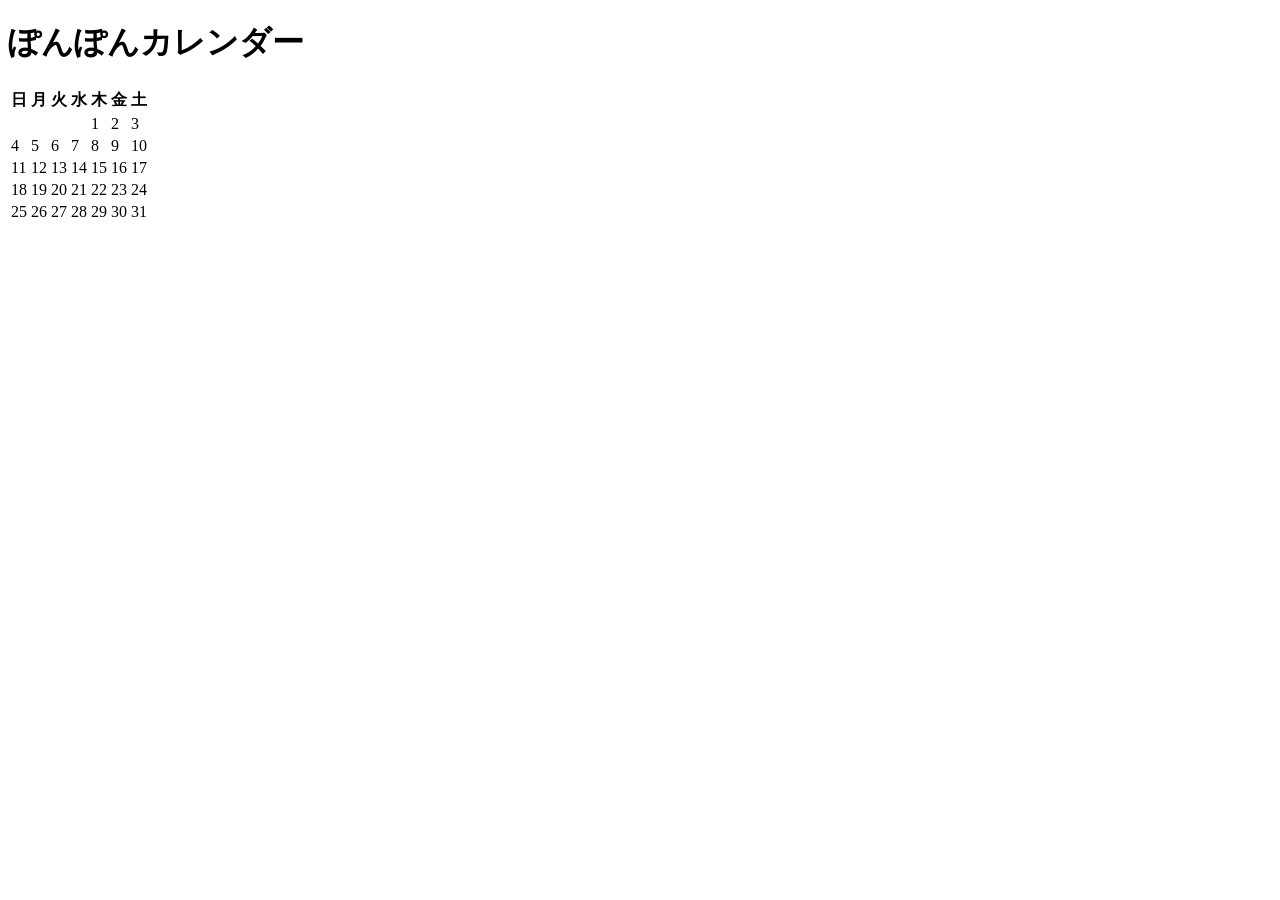
==== index.html @ dc441e6d "2026年1月カレンダー作成" ====
<!DOCTYPE html>
<html lang="ja">
<head>
  <meta charset="UTF-8">
  <title>ぽんぽんカレンダー</title>
  <link rel="stylesheet" href="style.css">
</head>
<body>
  <h1>ぽんぽんカレンダー</h1>
  <script>
    console.log('ぽんぽんカレンダー')
  </script>
  <table>
    <thead>
      <tr>
        <th>日</th>
        <th>月</th>
        <th>火</th>
        <th>水</th>
        <th>木</th>
        <th>金</th>
        <th>土</th>
      </tr>
    </thead>
    <tbody>
      <tr>
        <td></td>
        <td></td>
        <td></td>
        <td></td>
        <td>1</td>
        <td>2</td>
        <td>3</td>
      </tr>
      <tr>
        <td>4</td>
        <td>5</td>
        <td>6</td>
        <td>7</td>
        <td>8</td>
        <td>9</td>
        <td>10</td>
      </tr>
      <tr>
        <td>11</td>
        <td>12</td>
        <td>13</td>
        <td>14</td>
        <td>15</td>
        <td>16</td>
        <td>17</td>
      </tr>
      <tr>
        <td>18</td>
        <td>19</td>
        <td>20</td>
        <td>21</td>
        <td>22</td>
        <td>23</td>
        <td>24</td>
      </tr>
      <tr>
        <td>25</td>
        <td>26</td>
        <td>27</td>
        <td>28</td>
        <td>29</td>
        <td>30</td>
        <td>31</td>
      </tr>
    </tbody>
  </table>


  <script src="script.js"></script>
</body>
</html>
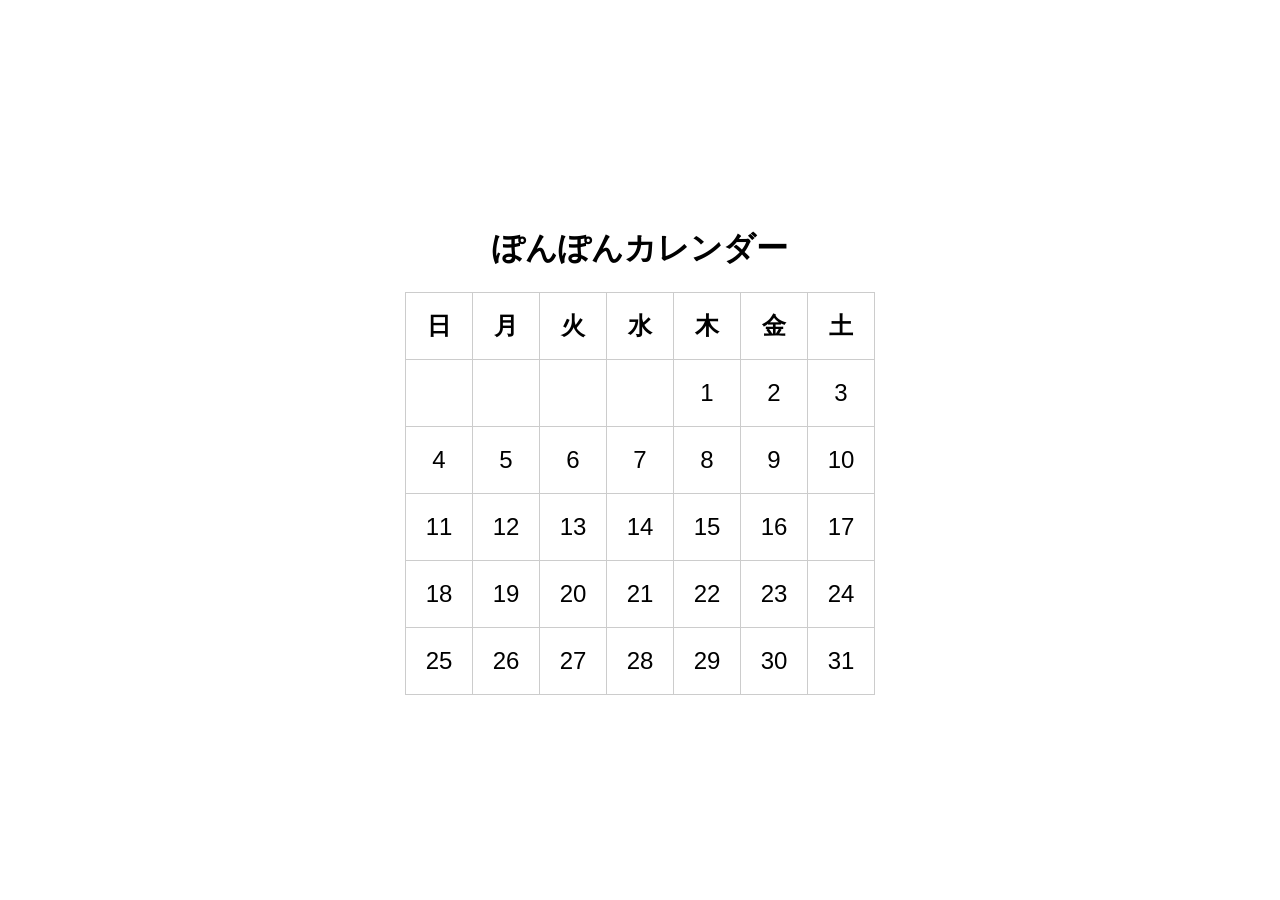
==== commit 8a162746: "css追加、クリックイベント追加" ====
--- a/index.html
+++ b/index.html
@@ -6,71 +6,73 @@
   <link rel="stylesheet" href="style.css">
 </head>
 <body>
-  <h1>ぽんぽんカレンダー</h1>
-  <script>
-    console.log('ぽんぽんカレンダー')
-  </script>
-  <table>
-    <thead>
-      <tr>
-        <th>日</th>
-        <th>月</th>
-        <th>火</th>
-        <th>水</th>
-        <th>木</th>
-        <th>金</th>
-        <th>土</th>
-      </tr>
-    </thead>
-    <tbody>
-      <tr>
-        <td></td>
-        <td></td>
-        <td></td>
-        <td></td>
-        <td>1</td>
-        <td>2</td>
-        <td>3</td>
-      </tr>
-      <tr>
-        <td>4</td>
-        <td>5</td>
-        <td>6</td>
-        <td>7</td>
-        <td>8</td>
-        <td>9</td>
-        <td>10</td>
-      </tr>
-      <tr>
-        <td>11</td>
-        <td>12</td>
-        <td>13</td>
-        <td>14</td>
-        <td>15</td>
-        <td>16</td>
-        <td>17</td>
-      </tr>
-      <tr>
-        <td>18</td>
-        <td>19</td>
-        <td>20</td>
-        <td>21</td>
-        <td>22</td>
-        <td>23</td>
-        <td>24</td>
-      </tr>
-      <tr>
-        <td>25</td>
-        <td>26</td>
-        <td>27</td>
-        <td>28</td>
-        <td>29</td>
-        <td>30</td>
-        <td>31</td>
-      </tr>
-    </tbody>
-  </table>
+  <div class="container">
 
+    <h1>ぽんぽんカレンダー</h1>
+    <script>
+      console.log('ぽんぽんカレンダー')
+    </script>
+    <table>
+      <thead>
+        <tr>
+          <th>日</th>
+          <th>月</th>
+          <th>火</th>
+          <th>水</th>
+          <th>木</th>
+          <th>金</th>
+          <th>土</th>
+        </tr>
+      </thead>
+      <tbody>
+        <tr>
+          <td></td>
+          <td></td>
+          <td></td>
+          <td></td>
+          <td class="day">1</td>
+          <td class="day">2</td>
+          <td class="day">3</td>
+        </tr>
+        <tr>
+          <td class="day">4</td>
+          <td class="day">5</td>
+          <td class="day">6</td>
+          <td class="day">7</td>
+          <td class="day">8</td>
+          <td class="day">9</td>
+          <td class="day">10</td>
+        </tr>
+        <tr>
+          <td class="day">11</td>
+          <td class="day">12</td>
+          <td class="day">13</td>
+          <td class="day">14</td>
+          <td class="day">15</td>
+          <td class="day">16</td>
+          <td class="day">17</td>
+        </tr>
+        <tr>
+          <td class="day">18</td>
+          <td class="day">19</td>
+          <td class="day">20</td>
+          <td class="day">21</td>
+          <td class="day">22</td>
+          <td class="day">23</td>
+          <td class="day">24</td>
+        </tr>
+        <tr>
+          <td class="day">25</td>
+          <td class="day">26</td>
+          <td class="day">27</td>
+          <td class="day">28</td>
+          <td class="day">29</td>
+          <td class="day">30</td>
+          <td class="day">31</td>
+        </tr>
+      </tbody>
+    </table>
+  </div>
 
   <script src="script.js"></script>
 </body>
--- a/style.css
+++ b/style.css
@@ -0,0 +1,28 @@
+body {
+  margin: 0;
+  min-height: 100vh;
+  display: flex;
+  justify-content: center;
+  align-items: center;
+  font-family: sans-serif;
+}
+
+.container {
+  display: flex;
+  flex-direction: column;
+  align-items: center;
+}
+
+table {
+  border-collapse: collapse;
+  font-size: 1.5rem;
+}
+
+th,
+td {
+  width: 64px;
+  height: 64px;
+  border: 1px solid #ccc;
+  text-align: center;
+  vertical-align: middle;
+}
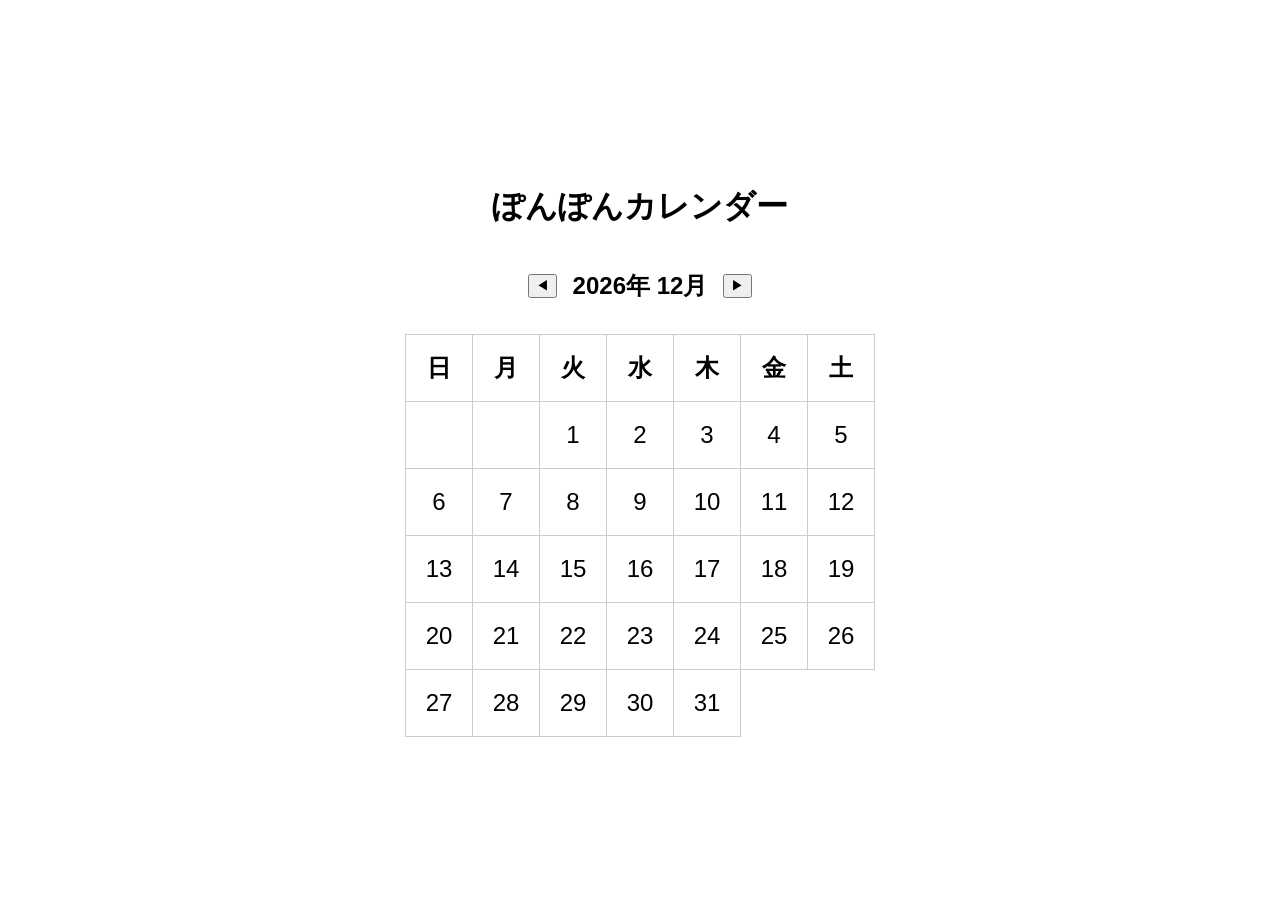
==== commit fd54b00a: "カレンダー日付をjsで取得" ====
--- a/index.html
+++ b/index.html
@@ -9,9 +9,13 @@
   <div class="container">
 
     <h1>ぽんぽんカレンダー</h1>
-    <script>
-      console.log('ぽんぽんカレンダー')
-    </script>
+
+    <div class="calendar-header">
+      <button id="prev">◀</button>
+      <h2 id="current-month"></h2>
+      <button id="next">▶</button>
+    </div>
+
     <table>
       <thead>
         <tr>
@@ -25,53 +29,10 @@
         </tr>
       </thead>
       <tbody>
-        <tr>
-          <td></td>
-          <td></td>
-          <td></td>
-          <td></td>
-          <td class="day">1</td>
-          <td class="day">2</td>
-          <td class="day">3</td>
-        </tr>
-        <tr>
-          <td class="day">4</td>
-          <td class="day">5</td>
-          <td class="day">6</td>
-          <td class="day">7</td>
-          <td class="day">8</td>
-          <td class="day">9</td>
-          <td class="day">10</td>
-        </tr>
-        <tr>
-          <td class="day">11</td>
-          <td class="day">12</td>
-          <td class="day">13</td>
-          <td class="day">14</td>
-          <td class="day">15</td>
-          <td class="day">16</td>
-          <td class="day">17</td>
-        </tr>
-        <tr>
-          <td class="day">18</td>
-          <td class="day">19</td>
-          <td class="day">20</td>
-          <td class="day">21</td>
-          <td class="day">22</td>
-          <td class="day">23</td>
-          <td class="day">24</td>
-        </tr>
-        <tr>
-          <td class="day">25</td>
-          <td class="day">26</td>
-          <td class="day">27</td>
-          <td class="day">28</td>
-          <td class="day">29</td>
-          <td class="day">30</td>
-          <td class="day">31</td>
-        </tr>
+        <!-- JSがここに日付を生成 -->
       </tbody>
     </table>
+
   </div>
 
   <script src="script.js"></script>
--- a/style.css
+++ b/style.css
@@ -13,6 +13,37 @@
   align-items: center;
 }
 
+.calendar-header {
+  display: flex;
+  align-items: center;
+  gap: 16px;
+  margin-bottom: 12px;
+}
+
+.calendar-header button {
+  cursor: pointer;
+}
+
+.day {
+  cursor: pointer;
+}
+
+.day:hover {
+  background-color: #f0f0f0;
+}
+
+/* .day.done {
+  background-color: #ffeb99;
+} */
+
+.day.done {
+  background-image: url("image/1.png");
+  background-size: contain;
+  background-repeat: no-repeat;
+  background-position: center;
+}
+
+
 table {
   border-collapse: collapse;
   font-size: 1.5rem;
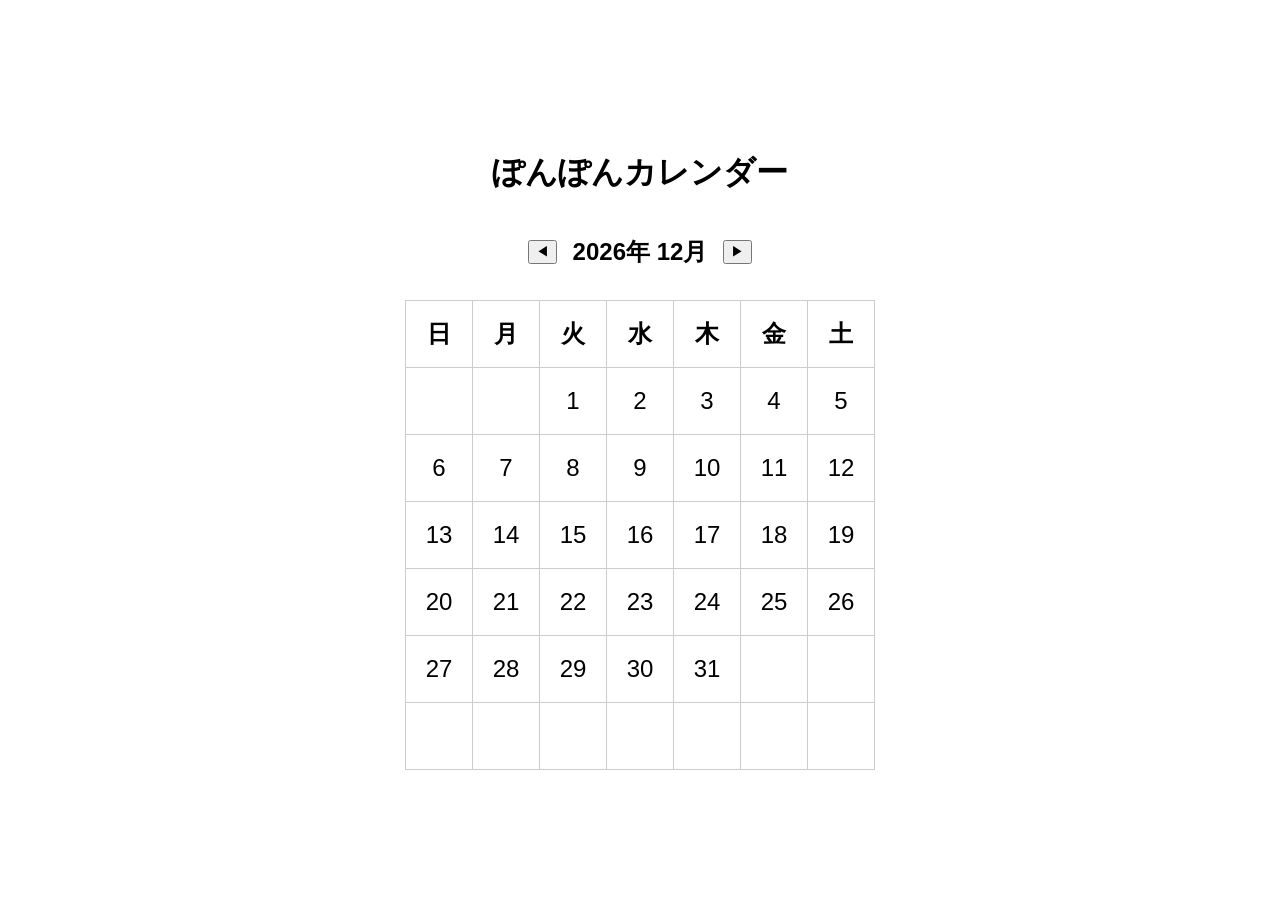
==== commit 1eba01ae: "meta viewpoint追加" ====
--- a/index.html
+++ b/index.html
@@ -2,6 +2,7 @@
 <html lang="ja">
 <head>
   <meta charset="UTF-8">
+  <meta name="viewport" content="width=device-width, initial-scale=1.0">
   <title>ぽんぽんカレンダー</title>
   <link rel="stylesheet" href="style.css">
 </head>
--- a/style.css
+++ b/style.css
@@ -26,15 +26,12 @@
 
 .day {
   cursor: pointer;
+  transition: background 0.2s ease;
 }
 
 .day:hover {
   background-color: #f0f0f0;
 }
-
-/* .day.done {
-  background-color: #ffeb99;
-} */
 
 .day.done {
   background-image: url("image/1.png");
@@ -42,7 +39,6 @@
   background-repeat: no-repeat;
   background-position: center;
 }
-
 
 table {
   border-collapse: collapse;
@@ -57,3 +53,11 @@
   text-align: center;
   vertical-align: middle;
 }
+
+@media (max-width: 480px) {
+  th, td {
+    width: 44px;
+    height: 44px;
+    font-size: 1rem;
+  }
+}
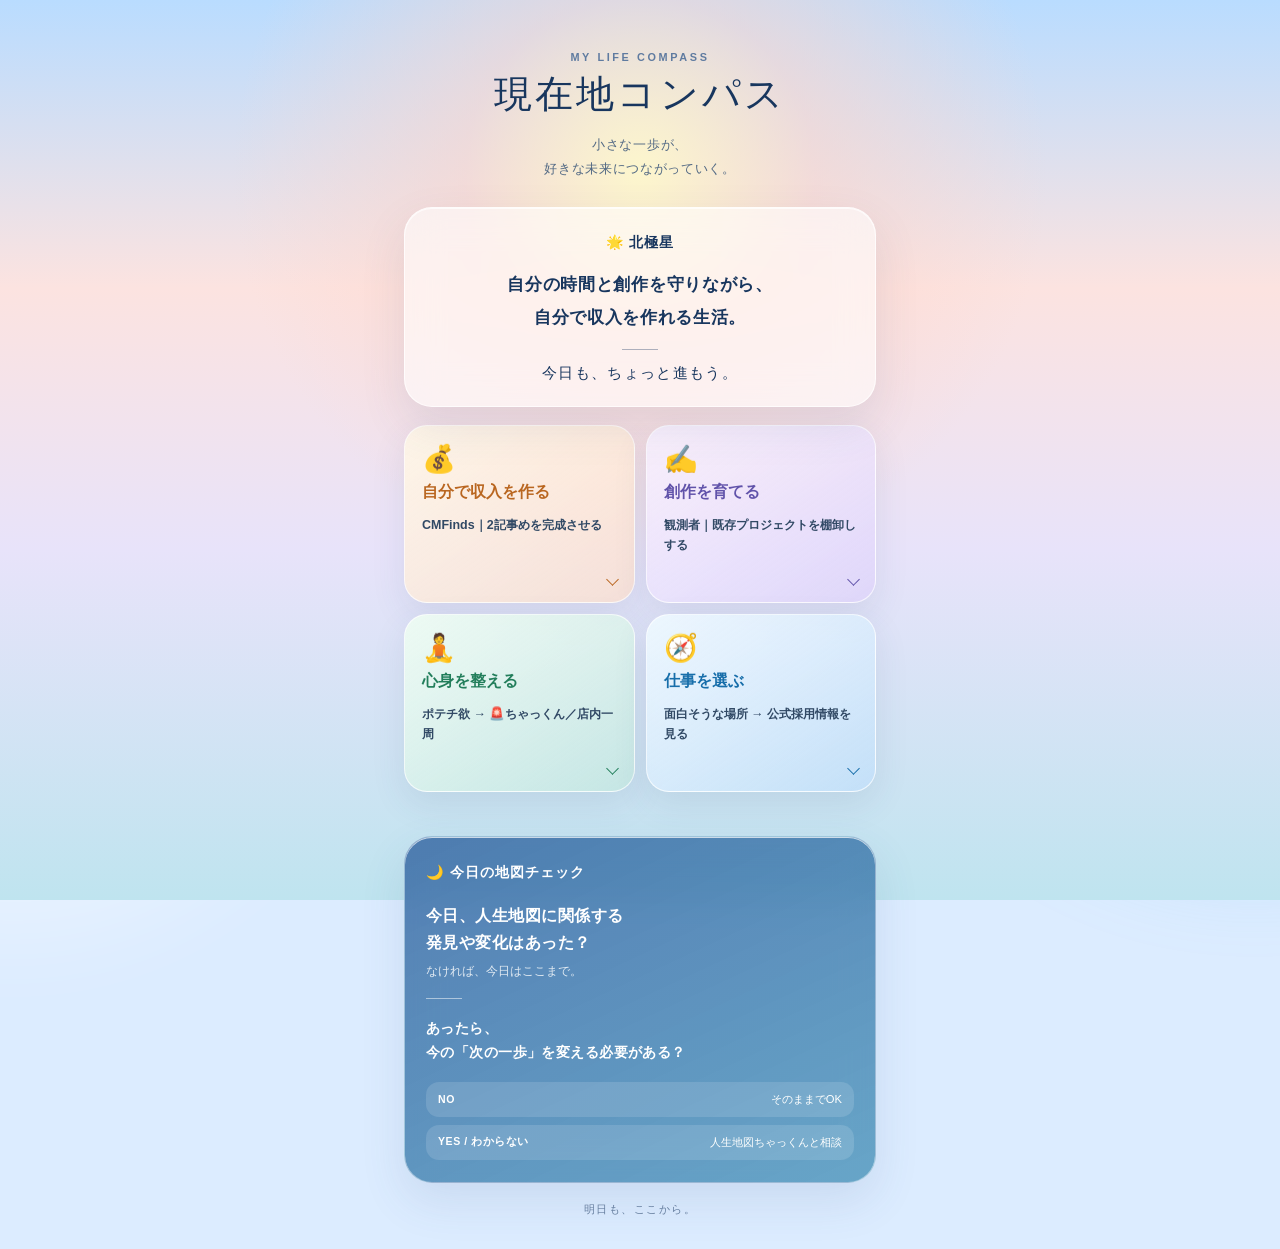
==== commit 868bba79: "現在地コンパス追加" ====
--- a/index.html
+++ b/index.html
@@ -1,41 +1,79 @@
-<!DOCTYPE html>
+<!doctype html>
 <html lang="ja">
 <head>
   <meta charset="UTF-8">
-  <meta name="viewport" content="width=device-width, initial-scale=1.0">
-  <title>ぽんぽんカレンダー</title>
+  <meta name="viewport" content="width=device-width, initial-scale=1, viewport-fit=cover">
+  <meta name="theme-color" content="#fce9df">
+  <meta name="description" content="今日の進む方向と、4つのルートの次の一歩を確認する現在地コンパス">
+  <title>現在地コンパス</title>
   <link rel="stylesheet" href="style.css">
 </head>
 <body>
-  <div class="container">
+  <main class="compass">
+    <header class="hero">
+      <p class="eyebrow">MY LIFE COMPASS</p>
+      <h1>現在地コンパス</h1>
+      <p class="hero-message">小さな一歩が、<br>好きな未来につながっていく。</p>
+    </header>
 
-    <h1>ぽんぽんカレンダー</h1>
+    <section class="north-star" aria-labelledby="north-star-title">
+      <p class="section-label" id="north-star-title"><span aria-hidden="true">🌟</span> 北極星</p>
+      <p class="north-star-text">自分の時間と創作を守りながら、<br>自分で収入を作れる生活。</p>
+      <span class="divider" aria-hidden="true"></span>
+      <p class="daily-message">今日も、ちょっと進もう。</p>
+    </section>
 
-    <div class="calendar-header">
-      <button id="prev">◀</button>
-      <h2 id="current-month"></h2>
-      <button id="next">▶</button>
-    </div>
+    <section class="routes" aria-label="4つのルート">
+      <details class="route-card route-income">
+        <summary><span class="route-icon" aria-hidden="true">💰</span><span class="route-title">自分で収入を作る</span><span class="route-next">CMFinds｜2記事めを完成させる</span><span class="route-toggle" aria-hidden="true"></span></summary>
+        <div class="route-detail"><dl>
+          <div><dt>🎯 第1中間地点</dt><dd>小さくても、自分の力で継続的な収入を作る。</dd></div>
+          <div><dt>🧭 今向かっている方向</dt><dd>CMFindsの記事を増やし、公開の土台を整える。</dd></div>
+          <div><dt>👣 今の一歩</dt><dd>2記事めの本文を最後まで書き切る。</dd></div>
+        </dl></div>
+      </details>
 
-    <table>
-      <thead>
-        <tr>
-          <th>日</th>
-          <th>月</th>
-          <th>火</th>
-          <th>水</th>
-          <th>木</th>
-          <th>金</th>
-          <th>土</th>
-        </tr>
-      </thead>
-      <tbody>
-        <!-- JSがここに日付を生成 -->
-      </tbody>
-    </table>
+      <details class="route-card route-create">
+        <summary><span class="route-icon" aria-hidden="true">✍️</span><span class="route-title">創作を育てる</span><span class="route-next">観測者｜既存プロジェクトを棚卸しする</span><span class="route-toggle" aria-hidden="true"></span></summary>
+        <div class="route-detail"><dl>
+          <div><dt>🎯 第1中間地点</dt><dd>育てたい創作を選び、続けられる形にする。</dd></div>
+          <div><dt>🧭 今向かっている方向</dt><dd>手元にあるアイデアと作品の現在地を知る。</dd></div>
+          <div><dt>👣 今の一歩</dt><dd>既存プロジェクトを一覧に書き出す。</dd></div>
+        </dl></div>
+      </details>
 
-  </div>
+      <details class="route-card route-wellness">
+        <summary><span class="route-icon" aria-hidden="true">🧘</span><span class="route-title">心身を整える</span><span class="route-next">ポテチ欲 → 🚨ちゃっくん／店内一周</span><span class="route-toggle" aria-hidden="true"></span></summary>
+        <div class="route-detail"><dl>
+          <div><dt>🎯 第1中間地点</dt><dd>無理なく調子を戻せる自分なりの方法を持つ。</dd></div>
+          <div><dt>🧭 今向かっている方向</dt><dd>衝動に気づき、ひと呼吸おける習慣を作る。</dd></div>
+          <div><dt>👣 今の一歩</dt><dd>ポテチが欲しくなったら、ちゃっくんに話すか店内を一周する。</dd></div>
+        </dl></div>
+      </details>
 
+      <details class="route-card route-work">
+        <summary><span class="route-icon" aria-hidden="true">🧭</span><span class="route-title">仕事を選ぶ</span><span class="route-next">面白そうな場所 → 公式採用情報を見る</span><span class="route-toggle" aria-hidden="true"></span></summary>
+        <div class="route-detail"><dl>
+          <div><dt>🎯 第1中間地点</dt><dd>好奇心と生活の両方を大切にできる仕事を見つける。</dd></div>
+          <div><dt>🧭 今向かっている方向</dt><dd>気になる場所を集め、働き方を具体的に知る。</dd></div>
+          <div><dt>👣 今の一歩</dt><dd>面白そうと思った場所の公式採用情報を見る。</dd></div>
+        </dl></div>
+      </details>
+    </section>
+
+    <section class="night-check" aria-labelledby="night-check-title">
+      <p class="section-label" id="night-check-title"><span aria-hidden="true">🌙</span> 今日の地図チェック</p>
+      <p class="check-question">今日、人生地図に関係する<br>発見や変化はあった？</p>
+      <p class="check-note">なければ、今日はここまで。</p>
+      <span class="divider divider-light" aria-hidden="true"></span>
+      <p class="check-question check-question-small">あったら、<br>今の「次の一歩」を変える必要がある？</p>
+      <div class="check-options">
+        <p><strong>NO</strong><span>そのままでOK</span></p>
+        <p><strong>YES / わからない</strong><span>人生地図ちゃっくんと相談</span></p>
+      </div>
+    </section>
+    <footer>明日も、ここから。</footer>
+  </main>
   <script src="script.js"></script>
 </body>
 </html>
--- a/style.css
+++ b/style.css
@@ -1,63 +1,62 @@
+:root {
+  color-scheme: light;
+  --ink: #18365e;
+  --ink-soft: #526984;
+  --glass: rgba(255, 255, 255, 0.58);
+  --line: rgba(255, 255, 255, 0.72);
+  font-family: -apple-system, BlinkMacSystemFont, "Hiragino Sans", "Yu Gothic UI", "Yu Gothic", sans-serif;
+}
+* { box-sizing: border-box; }
+html { background: #dcecff; }
 body {
-  margin: 0;
-  min-height: 100vh;
-  display: flex;
-  justify-content: center;
-  align-items: center;
-  font-family: sans-serif;
+  margin: 0; min-width: 320px; min-height: 100svh; color: var(--ink);
+  background: radial-gradient(circle at 50% 19%, rgba(255,248,202,.92) 0, rgba(255,214,202,.54) 18%, transparent 42%), linear-gradient(180deg, #b9dcff 0%, #fce3e0 32%, #e8e3fa 61%, #bfe4ef 100%);
+  background-attachment: fixed;
 }
-
-.container {
-  display: flex;
-  flex-direction: column;
-  align-items: center;
-}
-
-.calendar-header {
-  display: flex;
-  align-items: center;
-  gap: 16px;
-  margin-bottom: 12px;
-}
-
-.calendar-header button {
-  cursor: pointer;
-}
-
-.day {
-  cursor: pointer;
-  transition: background 0.2s ease;
-}
-
-.day:hover {
-  background-color: #f0f0f0;
-}
-
-.day.done {
-  background-image: url("image/1.png");
-  background-size: contain;
-  background-repeat: no-repeat;
-  background-position: center;
-}
-
-table {
-  border-collapse: collapse;
-  font-size: 1.5rem;
-}
-
-th,
-td {
-  width: 64px;
-  height: 64px;
-  border: 1px solid #ccc;
-  text-align: center;
-  vertical-align: middle;
-}
-
-@media (max-width: 480px) {
-  th, td {
-    width: 44px;
-    height: 44px;
-    font-size: 1rem;
-  }
-}
+body::before, body::after { content: ""; position: fixed; z-index: -1; width: 52vw; height: 52vw; border-radius: 50%; filter: blur(50px); opacity: .34; }
+body::before { top: 30%; left: -25vw; background: #fff; }
+body::after { right: -24vw; bottom: 5%; background: #73c7ef; }
+.compass { width: min(100%, 520px); margin: 0 auto; padding: max(34px, env(safe-area-inset-top)) 18px max(32px, env(safe-area-inset-bottom)); }
+.hero { text-align: center; padding: 17px 0 26px; }
+.eyebrow { margin: 0 0 7px; font-size: .68rem; font-weight: 700; letter-spacing: .24em; color: #5f7ba0; }
+h1 { margin: 0; font-family: "Yu Mincho", "Hiragino Mincho ProN", serif; font-size: clamp(1.8rem, 8vw, 2.35rem); font-weight: 500; letter-spacing: .08em; }
+.hero-message { margin: 13px 0 0; font-size: .84rem; line-height: 1.8; letter-spacing: .05em; color: var(--ink-soft); }
+.north-star, .night-check { border: 1px solid var(--line); border-radius: 28px; background: var(--glass); box-shadow: 0 18px 45px rgba(64,91,136,.12), inset 0 1px 0 rgba(255,255,255,.7); backdrop-filter: blur(18px); -webkit-backdrop-filter: blur(18px); }
+.north-star { padding: 25px 20px 23px; text-align: center; }
+.section-label { margin: 0; font-size: .88rem; font-weight: 700; letter-spacing: .07em; }
+.north-star-text { margin: 16px 0; font-family: "Yu Mincho", "Hiragino Mincho ProN", serif; font-size: 1.09rem; font-weight: 600; line-height: 1.85; letter-spacing: .04em; }
+.divider { display: block; width: 36px; height: 1px; margin: 0 auto 14px; background: rgba(24,54,94,.35); }
+.daily-message { margin: 0; font-size: .92rem; letter-spacing: .09em; }
+.routes { display: grid; grid-template-columns: repeat(2, minmax(0, 1fr)); gap: 11px; margin: 18px 0 44px; align-items: start; }
+.route-card { min-width: 0; border: 1px solid rgba(255,255,255,.72); border-radius: 23px; box-shadow: 0 12px 34px rgba(57,80,118,.1); overflow: hidden; }
+.route-income { background: linear-gradient(145deg, rgba(255,248,232,.88), rgba(255,221,198,.64)); --accent: #b96620; }
+.route-create { background: linear-gradient(145deg, rgba(249,242,255,.88), rgba(220,208,250,.68)); --accent: #6153aa; }
+.route-wellness { background: linear-gradient(145deg, rgba(239,253,243,.9), rgba(193,231,221,.66)); --accent: #227e5b; }
+.route-work { background: linear-gradient(145deg, rgba(239,249,255,.9), rgba(191,222,250,.7)); --accent: #176eaa; }
+summary { position: relative; min-height: 184px; padding: 19px 17px 38px; cursor: pointer; list-style: none; -webkit-tap-highlight-color: transparent; }
+summary::-webkit-details-marker { display: none; }
+summary:focus-visible { outline: 3px solid rgba(24,54,94,.45); outline-offset: -3px; }
+.route-icon { display: block; margin-bottom: 9px; font-size: 1.7rem; line-height: 1; }
+.route-title { display: block; color: var(--accent); font-size: .98rem; font-weight: 750; line-height: 1.35; }
+.route-next { display: block; margin-top: 14px; color: #314965; font-size: .78rem; font-weight: 600; line-height: 1.55; overflow-wrap: anywhere; }
+.route-toggle { position: absolute; right: 17px; bottom: 18px; width: 9px; height: 9px; border-right: 1.5px solid var(--accent); border-bottom: 1.5px solid var(--accent); transform: rotate(45deg); transition: transform .2s ease; }
+details[open] .route-toggle { transform: rotate(225deg); }
+.route-detail { padding: 0 16px 18px; animation: reveal .22s ease-out; }
+.route-detail::before { content: ""; display: block; height: 1px; margin-bottom: 15px; background: rgba(24,54,94,.12); }
+dl, dd { margin: 0; }
+dl { display: grid; gap: 14px; }
+dt { color: var(--accent); font-size: .7rem; font-weight: 750; line-height: 1.4; }
+dd { margin-top: 4px; color: #405570; font-size: .72rem; line-height: 1.65; }
+@keyframes reveal { from { opacity: 0; transform: translateY(-5px); } }
+.night-check { padding: 26px 21px 22px; color: #fff; background: linear-gradient(155deg, rgba(44,94,157,.78), rgba(48,132,174,.68)); border-color: rgba(255,255,255,.4); }
+.check-question { margin: 20px 0 7px; font-family: "Yu Mincho", "Hiragino Mincho ProN", serif; font-size: 1rem; font-weight: 600; line-height: 1.7; letter-spacing: .03em; }
+.check-note { margin: 0 0 18px; font-size: .75rem; opacity: .82; }
+.divider-light { margin: 0 0 17px; background: rgba(255,255,255,.5); }
+.check-question-small { margin-top: 0; font-size: .89rem; }
+.check-options { display: grid; gap: 8px; margin-top: 17px; }
+.check-options p { display: flex; align-items: center; justify-content: space-between; gap: 10px; margin: 0; padding: 10px 12px; border-radius: 13px; background: rgba(255,255,255,.13); font-size: .7rem; }
+.check-options strong { font-size: .66rem; letter-spacing: .05em; }
+.check-options span { text-align: right; }
+footer { padding: 20px 0 0; text-align: center; font-size: .67rem; letter-spacing: .14em; color: rgba(24,54,94,.58); }
+@media (min-width: 600px) { .compass { padding-inline: 24px; } summary { min-height: 176px; } }
+@media (prefers-reduced-motion: reduce) { *, *::before, *::after { scroll-behavior: auto !important; animation: none !important; transition: none !important; } }
